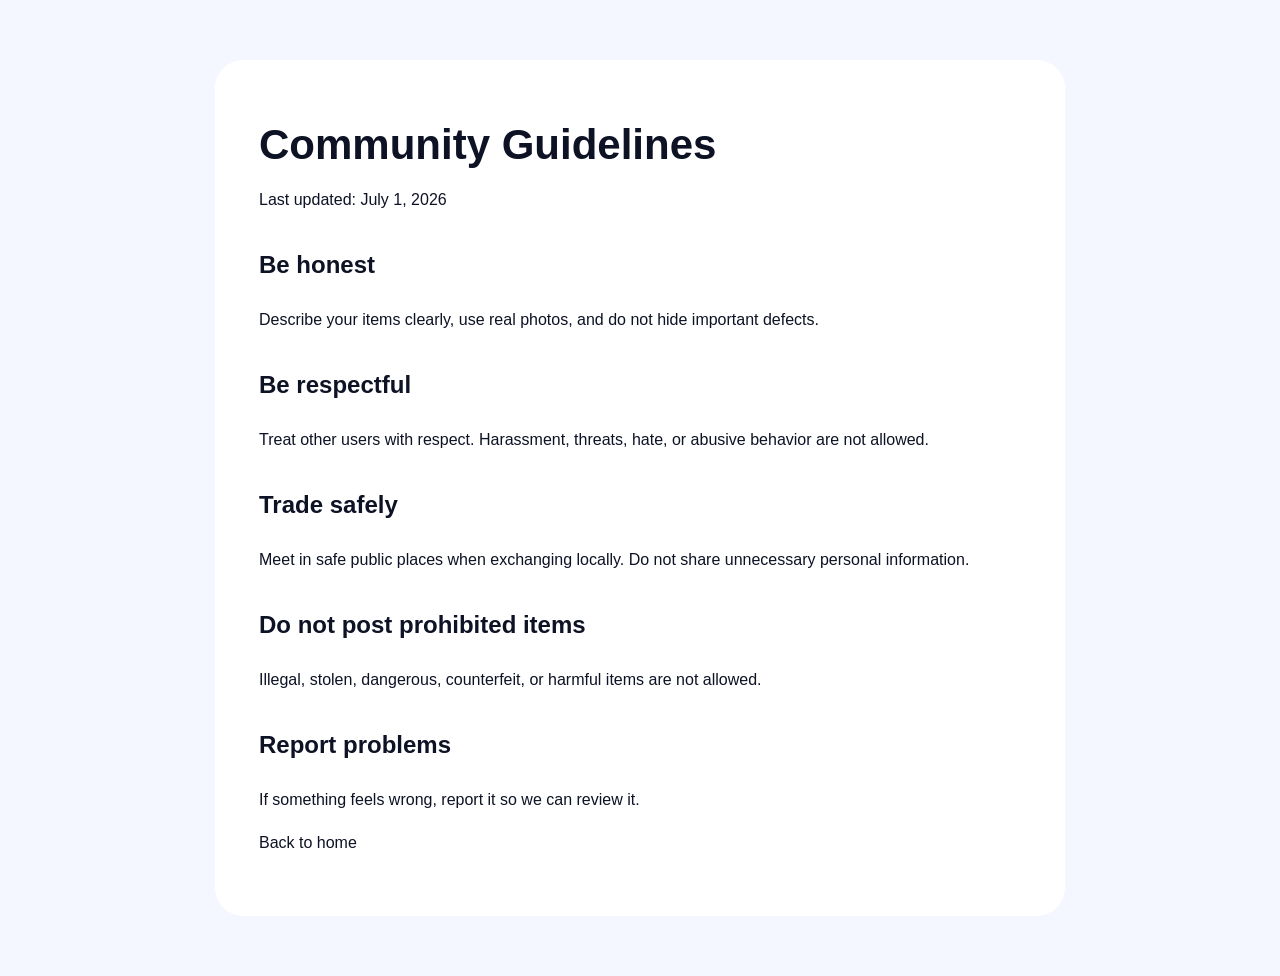
==== community.html @ ecce1242 "Initial Trueque website" ====
<!doctype html><html lang="en"><head><meta charset="utf-8"><meta name="viewport" content="width=device-width,initial-scale=1"><title>Community Guidelines — Trueque</title><link rel="stylesheet" href="styles.css"></head><body><main class="legal"><h1>Community Guidelines</h1><p>Last updated: July 1, 2026</p><h2>Be honest</h2><p>Describe your items clearly, use real photos, and do not hide important defects.</p><h2>Be respectful</h2><p>Treat other users with respect. Harassment, threats, hate, or abusive behavior are not allowed.</p><h2>Trade safely</h2><p>Meet in safe public places when exchanging locally. Do not share unnecessary personal information.</p><h2>Do not post prohibited items</h2><p>Illegal, stolen, dangerous, counterfeit, or harmful items are not allowed.</p><h2>Report problems</h2><p>If something feels wrong, report it so we can review it.</p><p><a href="index.html">Back to home</a></p></main></body></html>
---- styles.css ----
:root{
  --bg:#f4f7ff;
  --card:#ffffff;
  --text:#0d1224;
  --muted:#64708b;
  --blue:#2563ff;
  --dark:#090c16;
}
*{box-sizing:border-box}
body{
  margin:0;
  font-family:-apple-system,BlinkMacSystemFont,"Segoe UI",Roboto,Arial,sans-serif;
  background:var(--bg);
  color:var(--text);
}
a{color:inherit;text-decoration:none}
.nav{
  width:min(1120px,92%);
  margin:24px auto;
  display:flex;
  justify-content:space-between;
  align-items:center;
}
.brand{display:flex;align-items:center;gap:10px;font-weight:800;font-size:20px}
.logo{
  width:36px;height:36px;border-radius:12px;
  background:linear-gradient(135deg,#2563ff,#7aa2ff);
  color:white;display:grid;place-items:center;font-weight:900;
}
.nav nav{display:flex;gap:22px;color:var(--muted);font-size:14px}
.hero{
  width:min(1120px,92%);
  margin:54px auto 80px;
  display:grid;
  grid-template-columns:1.05fr .95fr;
  gap:48px;
  align-items:center;
}
.badge{
  display:inline-block;
  background:#e8efff;
  color:var(--blue);
  padding:10px 14px;
  border-radius:999px;
  font-weight:700;
  font-size:14px;
}
h1{font-size:72px;line-height:.95;margin:18px 0}
.subtitle{font-size:21px;line-height:1.5;color:var(--muted);max-width:600px}
.buttons{display:flex;gap:14px;margin-top:30px}
.primary,.secondary{
  padding:15px 20px;border-radius:16px;font-weight:800;
}
.primary{background:var(--blue);color:white}
.secondary{background:white;color:var(--text)}
.phone{
  width:310px;height:620px;border-radius:48px;background:#070914;
  margin:auto;padding:16px;box-shadow:0 35px 90px rgba(25,55,130,.28);
}
.screen{
  height:100%;border-radius:36px;background:#101522;padding:22px;overflow:hidden;
}
.topbar{height:36px;width:120px;background:#1c2440;border-radius:999px;margin:0 auto 34px}
.card{
  height:360px;border-radius:30px;background:linear-gradient(180deg,#ffffff,#dfe7ff);
  padding:24px;display:flex;flex-direction:column;justify-content:end;
}
.itemOrb{
  width:145px;height:145px;border-radius:50%;
  background:radial-gradient(circle at 30% 20%,#fff,#7aa2ff 40%,#2563ff);
  margin:auto;
}
.card h3{margin:0;font-size:24px}
.card p{margin:8px 0 0;color:#5d6680}
.swipeRow{display:flex;justify-content:space-around;color:white;font-size:28px;margin-top:34px}
.swipeRow span{width:58px;height:58px;border-radius:50%;background:#1b2442;display:grid;place-items:center}
.section{
  width:min(1120px,92%);
  margin:0 auto 72px;
  padding:54px;
  background:white;
  border-radius:34px;
}
.section.dark{background:var(--dark);color:white}
.section h2{font-size:40px;margin:0 0 28px}
.grid{display:grid;grid-template-columns:repeat(3,1fr);gap:18px}
article{background:rgba(37,99,255,.06);padding:26px;border-radius:24px}
.dark article{background:rgba(255,255,255,.08)}
article span{color:var(--blue);font-weight:900}
article h3{font-size:24px;margin:12px 0 8px}
article p,.wide{color:var(--muted);line-height:1.6;font-size:17px}
.dark article p{color:#c8d0e6}
.wide{max-width:760px}
footer{
  width:min(1120px,92%);
  margin:0 auto 40px;
  display:flex;justify-content:space-between;align-items:center;color:var(--muted);
}
footer div:last-child{display:flex;gap:18px;flex-wrap:wrap}
.small{font-size:16px}
.small .logo{width:30px;height:30px;border-radius:10px}
.legal{
  width:min(850px,92%);
  margin:60px auto;
  background:white;
  border-radius:28px;
  padding:44px;
  line-height:1.7;
}
.legal h1{font-size:42px;line-height:1.1}
.legal h2{margin-top:32px}
@media(max-width:800px){
  .nav nav{display:none}
  .hero{grid-template-columns:1fr;margin-top:30px}
  h1{font-size:52px}
  .phone{width:270px;height:540px}
  .grid{grid-template-columns:1fr}
  .section{padding:32px}
  footer{align-items:flex-start;gap:20px;flex-direction:column}
}
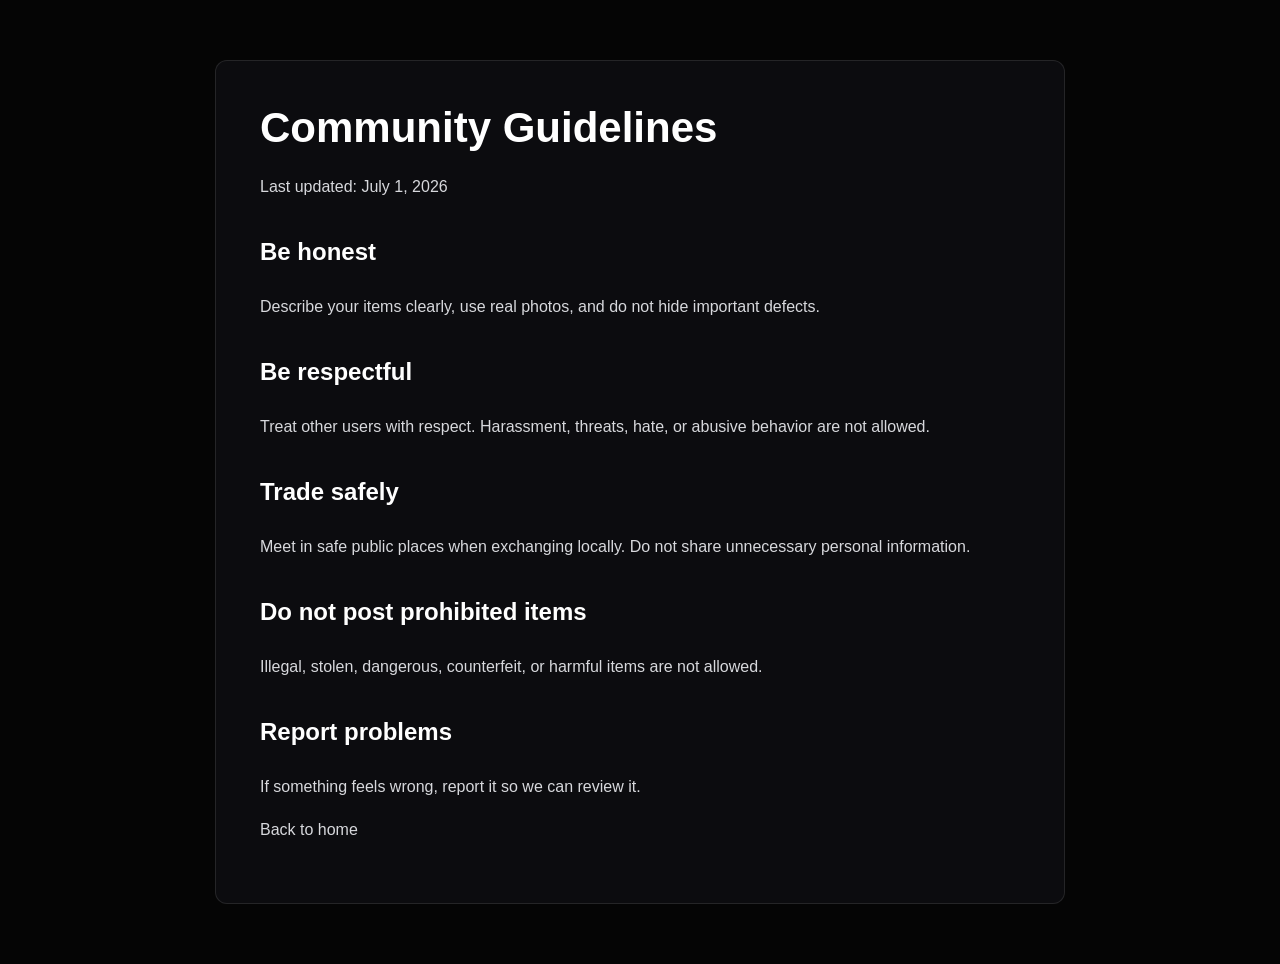
==== commit 5847573e: "Web pls fix" ====
--- a/community.html
+++ b/community.html
@@ -1 +1 @@
-<!doctype html><html lang="en"><head><meta charset="utf-8"><meta name="viewport" content="width=device-width,initial-scale=1"><title>Community Guidelines — Trueque</title><link rel="stylesheet" href="styles.css"></head><body><main class="legal"><h1>Community Guidelines</h1><p>Last updated: July 1, 2026</p><h2>Be honest</h2><p>Describe your items clearly, use real photos, and do not hide important defects.</p><h2>Be respectful</h2><p>Treat other users with respect. Harassment, threats, hate, or abusive behavior are not allowed.</p><h2>Trade safely</h2><p>Meet in safe public places when exchanging locally. Do not share unnecessary personal information.</p><h2>Do not post prohibited items</h2><p>Illegal, stolen, dangerous, counterfeit, or harmful items are not allowed.</p><h2>Report problems</h2><p>If something feels wrong, report it so we can review it.</p><p><a href="index.html">Back to home</a></p></main></body></html>+<!doctype html><html lang="en"><head><meta charset="utf-8"><meta name="viewport" content="width=device-width,initial-scale=1"><title>Community Guidelines — Trueque</title><link rel="icon" type="image/png" href="assets/Icon/Trueque%20icon.png"><link rel="apple-touch-icon" href="assets/Icon/Trueque%20icon.png"><link rel="stylesheet" href="styles.css"></head><body><main class="legal"><h1>Community Guidelines</h1><p>Last updated: July 1, 2026</p><h2>Be honest</h2><p>Describe your items clearly, use real photos, and do not hide important defects.</p><h2>Be respectful</h2><p>Treat other users with respect. Harassment, threats, hate, or abusive behavior are not allowed.</p><h2>Trade safely</h2><p>Meet in safe public places when exchanging locally. Do not share unnecessary personal information.</p><h2>Do not post prohibited items</h2><p>Illegal, stolen, dangerous, counterfeit, or harmful items are not allowed.</p><h2>Report problems</h2><p>If something feels wrong, report it so we can review it.</p><p><a href="index.html">Back to home</a></p></main></body></html>
--- a/styles.css
+++ b/styles.css
@@ -1,120 +1,943 @@
 :root{
-  --bg:#f4f7ff;
-  --card:#ffffff;
-  --text:#0d1224;
-  --muted:#64708b;
+  --bg:#050505;
+  --panel:#0c0c0f;
+  --panel-soft:#111116;
+  --line:rgba(255,255,255,.1);
+  --text:#ffffff;
+  --muted:#a5a7ad;
+  --soft:#d7d8dc;
   --blue:#2563ff;
-  --dark:#090c16;
-}
+}
+
 *{box-sizing:border-box}
+
+html{scroll-behavior:smooth}
+
 body{
   margin:0;
-  font-family:-apple-system,BlinkMacSystemFont,"Segoe UI",Roboto,Arial,sans-serif;
+  font-family:-apple-system,BlinkMacSystemFont,"SF Pro Display","Segoe UI",Roboto,Arial,sans-serif;
   background:var(--bg);
   color:var(--text);
-}
-a{color:inherit;text-decoration:none}
+  overflow-x:hidden;
+  -webkit-font-smoothing:antialiased;
+  text-rendering:optimizeLegibility;
+}
+
+a{
+  color:inherit;
+  text-decoration:none;
+}
+
 .nav{
-  width:min(1120px,92%);
-  margin:24px auto;
+  position:fixed;
+  top:0;
+  left:0;
+  right:0;
+  z-index:20;
+  width:100%;
+  margin:0;
+  padding:16px 24px;
+  border-bottom:1px solid transparent;
+  background:transparent;
+  transition:background .28s ease,border-color .28s ease,backdrop-filter .28s ease,box-shadow .28s ease,padding .28s ease;
+}
+
+.nav.scrolled{
+  padding:12px 24px;
+  border-bottom-color:rgba(255,255,255,.08);
+  background:rgba(5,5,5,.68);
+  backdrop-filter:blur(18px);
+  -webkit-backdrop-filter:blur(18px);
+  box-shadow:0 10px 34px rgba(0,0,0,.16);
+}
+
+.navInner{
+  width:min(1200px,100%);
+  margin:0 auto;
+  display:grid;
+  grid-template-columns:1fr auto 1fr;
+  align-items:center;
+  gap:28px;
+}
+
+.navBrand{
+  position:relative;
+  display:inline-flex;
+  align-items:center;
+  justify-self:start;
+  opacity:.95;
+}
+
+.navBrand::before{
+  content:"";
+  position:absolute;
+  inset:-42px -58px;
+  background:url("assets/Logo/Trueque Logo.png") left center / 180px auto no-repeat;
+  opacity:.08;
+  filter:blur(34px);
+  pointer-events:none;
+}
+
+.navBrand img{
+  position:relative;
+  z-index:1;
+  display:block;
+  width:auto;
+  height:24px;
+  object-fit:contain;
+}
+
+.nav nav{
+  display:flex;
+  align-items:center;
+  justify-content:center;
+  gap:26px;
+  color:rgba(215,216,220,.72);
+  font-size:13px;
+  font-weight:600;
+  line-height:1;
+}
+
+.nav a,
+footer a{
+  transition:color .22s ease,opacity .22s ease,background .22s ease,border-color .22s ease,box-shadow .22s ease,transform .22s ease;
+}
+
+.nav a:hover,
+footer a:hover{
+  color:var(--text);
+}
+
+.navCta{
+  justify-self:end;
+  display:inline-flex;
+  align-items:center;
+  justify-content:center;
+  min-height:38px;
+  padding:0 16px;
+  border:1px solid rgba(122,162,255,.58);
+  border-radius:999px;
+  color:white;
+  background:transparent;
+  font-size:13px;
+  font-weight:700;
+  line-height:1;
+  white-space:nowrap;
+}
+
+.navCta:hover{
+  border-color:rgba(122,162,255,.78);
+  background:var(--blue);
+  box-shadow:0 12px 34px rgba(37,99,255,.26);
+}
+
+.hero{
+  position:relative;
+  overflow:hidden;
+  z-index:1;
+  width:100%;
+  min-height:100vh;
+  margin:0;
+  padding:0;
+  display:grid;
+  place-items:center;
+  background:
+    radial-gradient(circle at 72% 42%,rgba(37,99,255,.12),transparent 29%),
+    radial-gradient(circle at 24% 24%,rgba(14,29,64,.28),transparent 34%),
+    linear-gradient(135deg,#010208 0%,#030611 43%,#010102 100%);
+}
+
+.hero::before{
+  content:"";
+  position:absolute;
+  inset:0;
+  background:
+    radial-gradient(ellipse at center,transparent 36%,rgba(0,0,0,.52) 100%),
+    linear-gradient(90deg,rgba(0,0,0,.96) 0%,rgba(1,3,10,.78) 40%,rgba(0,0,0,.48) 100%);
+  pointer-events:none;
+}
+
+.hero::after{
+  content:"";
+  position:absolute;
+  inset:0;
+  opacity:.045;
+  background-image:
+    radial-gradient(circle at 20% 30%,rgba(255,255,255,.9) 0 1px,transparent 1px),
+    radial-gradient(circle at 70% 60%,rgba(255,255,255,.75) 0 1px,transparent 1px);
+  background-size:34px 34px,47px 47px;
+  pointer-events:none;
+}
+
+.heroIntro{
+  position:relative;
+  z-index:1;
+  width:100%;
+  min-height:100vh;
+  overflow:hidden;
+}
+
+.heroIntroMedia{
+  position:absolute;
+  inset:0;
+  display:block;
+  width:100%;
+  height:100%;
+  object-fit:contain;
+  object-position:center;
+  opacity:0;
+  transition:opacity .18s ease;
+}
+
+.heroIntroFinal{
+  opacity:1;
+}
+
+.heroIntro.is-step-one .heroIntroStepOne,
+.heroIntro.is-step-two .heroIntroStepTwo,
+.intro-sequence .heroIntro:not(.is-complete):not(.is-step-two) .heroIntroStepOne{
+  opacity:1;
+}
+
+.heroIntro.is-step-one .heroIntroFinal,
+.heroIntro.is-step-two .heroIntroFinal,
+.intro-sequence .heroIntro:not(.is-complete):not(.is-step-two) .heroIntroFinal{
+  opacity:0;
+}
+
+.heroIntro.is-complete .heroIntroStep{
+  display:none;
+}
+
+h1,
+h2,
+h3,
+p{
+  margin-top:0;
+}
+
+h1{
+  max-width:560px;
+  margin-bottom:22px;
+  font-size:clamp(52px,6.5vw,96px);
+  line-height:.92;
+  letter-spacing:0;
+}
+
+.section{
+  position:relative;
+  z-index:1;
+  width:min(1120px,calc(100% - 40px));
+  margin:0 auto 128px;
+  padding:0;
+}
+
+#how{
+  scroll-margin-top:96px;
+}
+
+.transitionIntro{
+  position:relative;
+  z-index:1;
+  width:min(920px,calc(100% - 40px));
+  margin:120px auto 100px;
+  text-align:center;
+}
+
+.transitionIntro h2{
+  margin:0 0 24px;
+  color:#fff;
+  font-size:clamp(52px,5.4vw,64px);
+  font-weight:700;
+  line-height:1.02;
+  letter-spacing:-.015em;
+}
+
+.transitionIntro p{
+  max-width:700px;
+  margin:0 auto;
+  color:rgba(255,255,255,.72);
+  font-size:clamp(22px,2.1vw,26px);
+  font-weight:400;
+  line-height:1.45;
+}
+
+.how{
+  width:min(1180px,calc(100% - 40px));
+  min-height:0;
+  margin:0 auto 128px;
+  padding:22px 56px 26px;
+  border:1px solid rgba(37,99,255,.32);
+  border-radius:28px;
+  background:#111827;
+  color:var(--text);
+  box-shadow:0 0 0 1px rgba(122,162,255,.03),0 24px 72px rgba(37,99,255,.12);
+}
+
+.howHeader{
+  width:80%;
+  max-width:900px;
+  margin:0 auto 12px;
+  text-align:center;
+}
+
+.how .howHeader h2{
+  margin-bottom:0;
+  color:var(--text);
+  font-size:clamp(27px,2.6vw,36px);
+  font-weight:800;
+  line-height:1.03;
+  white-space:nowrap;
+}
+
+.section h2{
+  margin-bottom:18px;
+  font-size:clamp(40px,6vw,76px);
+  line-height:.98;
+  letter-spacing:0;
+}
+
+.section p{
+  margin-bottom:0;
+  color:var(--muted);
+  font-size:clamp(18px,2vw,22px);
+  line-height:1.42;
+}
+
+.grid{
+  display:grid;
+  grid-template-columns:repeat(3,1fr);
+  gap:24px;
+}
+
+article{
+  min-height:260px;
+  padding:28px;
+  border:1px solid var(--line);
+  border-radius:8px;
+  background:linear-gradient(180deg,rgba(255,255,255,.07),rgba(255,255,255,.035));
+  transition:transform .24s ease,border-color .24s ease,background .24s ease;
+}
+
+article:hover{
+  transform:translateY(-4px);
+  border-color:rgba(255,255,255,.2);
+  background:linear-gradient(180deg,rgba(255,255,255,.095),rgba(255,255,255,.045));
+}
+
+article span{
+  display:block;
+  margin-bottom:58px;
+  font-size:26px;
+}
+
+article h3{
+  max-width:260px;
+  margin-bottom:10px;
+  font-size:25px;
+  line-height:1.08;
+}
+
+article p{
+  font-size:17px;
+  line-height:1.45;
+}
+
+.how .grid{
+  position:relative;
+  width:68%;
+  max-width:760px;
+  margin:0 auto;
+  align-items:stretch;
+  gap:18px;
+}
+
+.how .grid::before{
+  content:"";
+  position:absolute;
+  top:39px;
+  left:calc(16.666% + 18px);
+  right:calc(16.666% + 18px);
+  z-index:0;
+  height:1px;
+  background:linear-gradient(90deg,transparent,rgba(37,99,255,.72) 10%,rgba(122,162,255,.72) 50%,rgba(37,99,255,.72) 90%,transparent);
+  pointer-events:none;
+}
+
+.how article{
+  position:relative;
+  z-index:1;
+  height:128px;
+  min-height:128px;
+  padding:22px 24px;
+  border:1px solid rgba(255,255,255,.08);
+  border-radius:20px;
+  background:#172033;
+  box-shadow:0 14px 34px rgba(0,0,0,.18);
+}
+
+.how article:hover{
+  border-color:rgba(122,162,255,.28);
+  background:#1a253a;
+  box-shadow:0 16px 38px rgba(0,0,0,.2);
+}
+
+.how article:not(:last-child)::after{
+  content:none;
+}
+
+.stepTitle{
+  display:flex;
+  align-items:center;
+  gap:10px;
+  margin-bottom:12px;
+  transform:none;
+}
+
+.how article span{
+  position:relative;
+  z-index:1;
+  display:inline-grid;
+  place-items:center;
+  flex:0 0 auto;
+  width:26px;
+  height:26px;
+  margin-bottom:0;
+  border:1px solid rgba(122,162,255,.65);
+  border-radius:999px;
+  background:linear-gradient(135deg,#2563ff,#7aa2ff);
+  color:white;
+  font-size:12px;
+  font-weight:900;
+  letter-spacing:.03em;
+  box-shadow:0 0 0 5px #172033,0 8px 18px rgba(37,99,255,.32);
+}
+
+.how article h3{
+  margin-bottom:0;
+  color:var(--text);
+  font-size:22px;
+  white-space:nowrap;
+}
+
+.how article p{
+  color:#c3cad8;
+  font-size:15px;
+  line-height:1.35;
+  white-space:nowrap;
+  transform:none;
+}
+
+.dark,
+.safety{
+  width:min(1180px,calc(100% - 40px));
+  margin:0 auto 128px;
+  padding:56px;
+  border:1px solid var(--line);
+  border-radius:32px;
+  background:var(--panel);
+  box-shadow:0 18px 52px rgba(0,0,0,.24);
+}
+
+.dark{
+  overflow:hidden;
+  min-height:0;
+  padding:48px 56px 52px;
+  border-color:rgba(255,255,255,.1);
+  background:#17181C;
+  box-shadow:0 0 0 1px rgba(255,255,255,.025),0 22px 64px rgba(37,99,255,.08);
+}
+
+.dark::before{
+  content:"";
+  position:absolute;
+  left:50%;
+  bottom:22px;
+  width:min(760px,75%);
+  height:180px;
+  background:radial-gradient(ellipse at center,rgba(37,99,255,.08),rgba(37,99,255,.032) 38%,transparent 72%);
+  transform:translateX(-50%);
+  pointer-events:none;
+}
+
+.dark h2,
+.safety h2{
+  margin-bottom:36px;
+}
+
+.dark h2{
+  position:relative;
+  z-index:1;
+  margin-bottom:28px;
+  color:var(--text);
+  font-size:clamp(38px,5vw,64px);
+  font-weight:800;
+  line-height:1;
+}
+
+.dark .grid{
+  position:relative;
+  z-index:1;
+  gap:18px;
+}
+
+.dark article{
+  position:relative;
+  min-height:168px;
+  padding:26px;
+  border:1px solid rgba(255,255,255,.09);
+  border-radius:20px;
+  background:linear-gradient(145deg,#23252B,#202228 48%,#1f2025);
+  box-shadow:inset 0 1px 0 rgba(255,255,255,.07),0 12px 28px rgba(0,0,0,.14);
+  overflow:hidden;
+  transition:transform .24s ease,border-color .24s ease,background .24s ease,box-shadow .24s ease;
+}
+
+.dark article::before{
+  content:"";
+  position:absolute;
+  inset:1px;
+  border-radius:19px;
+  border:1px solid rgba(255,255,255,.045);
+  pointer-events:none;
+}
+
+.dark article:hover{
+  transform:translateY(-4px);
+  border-color:rgba(122,162,255,.34);
+  background:linear-gradient(145deg,#252832,#22252d 48%,#202229);
+  box-shadow:inset 0 1px 0 rgba(255,255,255,.08),0 16px 34px rgba(0,0,0,.18);
+}
+
+.cardIcon{
+  display:grid;
+  place-items:center;
+  width:38px;
+  height:38px;
+  margin-bottom:18px;
+  border:1px solid rgba(122,162,255,.2);
+  border-radius:12px;
+  background:rgba(37,99,255,.1);
+  color:#7aa2ff;
+  box-shadow:0 0 24px rgba(37,99,255,.16),inset 0 1px 0 rgba(255,255,255,.06);
+  transition:box-shadow .24s ease,border-color .24s ease,background .24s ease;
+}
+
+.dark article:hover .cardIcon{
+  border-color:rgba(122,162,255,.38);
+  background:rgba(37,99,255,.16);
+  box-shadow:0 0 32px rgba(37,99,255,.28),inset 0 1px 0 rgba(255,255,255,.08);
+}
+
+.cardIcon svg{
+  width:21px;
+  height:21px;
+  stroke:currentColor;
+  stroke-width:1.8;
+  stroke-linecap:round;
+  stroke-linejoin:round;
+}
+
+.dark article h3{
+  margin-bottom:10px;
+  color:var(--text);
+  font-size:24px;
+  line-height:1.1;
+}
+
+.dark article p{
+  color:#c3cad8;
+  font-size:17px;
+  line-height:1.45;
+}
+
+.safety{
+  min-height:430px;
+  display:flex;
+  flex-direction:column;
+  justify-content:center;
+}
+
+.faq{
+  width:min(1180px,calc(100% - 40px));
+  margin:0 auto 128px;
+  padding:56px;
+  border:1px solid rgba(255,255,255,.08);
+  border-radius:32px;
+  background:#0c0c0f;
+  box-shadow:0 18px 52px rgba(0,0,0,.2);
+}
+
+.faq h2{
+  margin-bottom:28px;
+  color:var(--text);
+  font-size:clamp(38px,5vw,64px);
+  font-weight:800;
+  line-height:1;
+}
+
+.faqList{
+  display:grid;
+  grid-template-columns:repeat(3,1fr);
+  gap:18px;
+}
+
+.faq article{
+  min-height:150px;
+  padding:24px;
+  border:1px solid rgba(255,255,255,.08);
+  border-radius:20px;
+  background:linear-gradient(145deg,#17181C,#121318);
+  box-shadow:inset 0 1px 0 rgba(255,255,255,.05),0 12px 28px rgba(0,0,0,.14);
+}
+
+.faq article h3{
+  margin-bottom:10px;
+  color:var(--text);
+  font-size:20px;
+  line-height:1.15;
+}
+
+.faq article p{
+  color:#c3cad8;
+  font-size:16px;
+  line-height:1.45;
+}
+
+.wide{
+  max-width:760px;
+}
+
+footer{
+  position:relative;
+  z-index:1;
+  width:min(1120px,calc(100% - 40px));
+  margin:0 auto;
+  padding:28px 0 36px;
+  border-top:1px solid rgba(255,255,255,.08);
   display:flex;
   justify-content:space-between;
   align-items:center;
-}
-.brand{display:flex;align-items:center;gap:10px;font-weight:800;font-size:20px}
-.logo{
-  width:36px;height:36px;border-radius:12px;
-  background:linear-gradient(135deg,#2563ff,#7aa2ff);
-  color:white;display:grid;place-items:center;font-weight:900;
-}
-.nav nav{display:flex;gap:22px;color:var(--muted);font-size:14px}
-.hero{
-  width:min(1120px,92%);
-  margin:54px auto 80px;
-  display:grid;
-  grid-template-columns:1.05fr .95fr;
-  gap:48px;
+  gap:28px;
+  color:var(--muted);
+}
+
+.footerBrand{
+  display:flex;
   align-items:center;
 }
-.badge{
-  display:inline-block;
-  background:#e8efff;
-  color:var(--blue);
-  padding:10px 14px;
-  border-radius:999px;
-  font-weight:700;
-  font-size:14px;
-}
-h1{font-size:72px;line-height:.95;margin:18px 0}
-.subtitle{font-size:21px;line-height:1.5;color:var(--muted);max-width:600px}
-.buttons{display:flex;gap:14px;margin-top:30px}
-.primary,.secondary{
-  padding:15px 20px;border-radius:16px;font-weight:800;
-}
-.primary{background:var(--blue);color:white}
-.secondary{background:white;color:var(--text)}
-.phone{
-  width:310px;height:620px;border-radius:48px;background:#070914;
-  margin:auto;padding:16px;box-shadow:0 35px 90px rgba(25,55,130,.28);
-}
-.screen{
-  height:100%;border-radius:36px;background:#101522;padding:22px;overflow:hidden;
-}
-.topbar{height:36px;width:120px;background:#1c2440;border-radius:999px;margin:0 auto 34px}
-.card{
-  height:360px;border-radius:30px;background:linear-gradient(180deg,#ffffff,#dfe7ff);
-  padding:24px;display:flex;flex-direction:column;justify-content:end;
-}
-.itemOrb{
-  width:145px;height:145px;border-radius:50%;
-  background:radial-gradient(circle at 30% 20%,#fff,#7aa2ff 40%,#2563ff);
-  margin:auto;
-}
-.card h3{margin:0;font-size:24px}
-.card p{margin:8px 0 0;color:#5d6680}
-.swipeRow{display:flex;justify-content:space-around;color:white;font-size:28px;margin-top:34px}
-.swipeRow span{width:58px;height:58px;border-radius:50%;background:#1b2442;display:grid;place-items:center}
-.section{
-  width:min(1120px,92%);
-  margin:0 auto 72px;
-  padding:54px;
-  background:white;
-  border-radius:34px;
-}
-.section.dark{background:var(--dark);color:white}
-.section h2{font-size:40px;margin:0 0 28px}
-.grid{display:grid;grid-template-columns:repeat(3,1fr);gap:18px}
-article{background:rgba(37,99,255,.06);padding:26px;border-radius:24px}
-.dark article{background:rgba(255,255,255,.08)}
-article span{color:var(--blue);font-weight:900}
-article h3{font-size:24px;margin:12px 0 8px}
-article p,.wide{color:var(--muted);line-height:1.6;font-size:17px}
-.dark article p{color:#c8d0e6}
-.wide{max-width:760px}
-footer{
-  width:min(1120px,92%);
-  margin:0 auto 40px;
-  display:flex;justify-content:space-between;align-items:center;color:var(--muted);
-}
-footer div:last-child{display:flex;gap:18px;flex-wrap:wrap}
-.small{font-size:16px}
-.small .logo{width:30px;height:30px;border-radius:10px}
+
+.footerBrand img{
+  display:block;
+  width:auto;
+  height:24px;
+  object-fit:contain;
+}
+
+.footerLinks{
+  display:flex;
+  align-items:center;
+  gap:18px;
+  flex-wrap:wrap;
+  font-size:13px;
+  font-weight:500;
+  color:rgba(215,216,220,.62);
+}
+
+.footerLinks a{
+  line-height:1;
+}
+
 .legal{
-  width:min(850px,92%);
+  position:relative;
+  z-index:1;
+  width:min(850px,calc(100% - 40px));
   margin:60px auto;
-  background:white;
-  border-radius:28px;
   padding:44px;
+  border:1px solid var(--line);
+  border-radius:12px;
+  background:var(--panel);
+  color:var(--soft);
   line-height:1.7;
 }
-.legal h1{font-size:42px;line-height:1.1}
-.legal h2{margin-top:32px}
-@media(max-width:800px){
-  .nav nav{display:none}
-  .hero{grid-template-columns:1fr;margin-top:30px}
-  h1{font-size:52px}
-  .phone{width:270px;height:540px}
-  .grid{grid-template-columns:1fr}
-  .section{padding:32px}
-  footer{align-items:flex-start;gap:20px;flex-direction:column}
-}
+
+.legal h1{
+  color:white;
+  font-size:42px;
+  line-height:1.1;
+}
+
+.legal h2{
+  margin-top:32px;
+  color:white;
+}
+
+.js .reveal{
+  opacity:0;
+  transform:translateY(18px);
+  transition:opacity .7s ease,transform .7s ease;
+}
+
+.js .reveal.visible{
+  opacity:1;
+  transform:none;
+}
+
+.js .transitionIntro h2,
+.js .transitionIntro p{
+  opacity:0;
+  transform:translateY(20px);
+  transition:opacity 700ms ease,transform 700ms ease;
+}
+
+.js .transitionIntro p{
+  transition-delay:150ms;
+}
+
+.js .transitionIntro.visible h2,
+.js .transitionIntro.visible p{
+  opacity:1;
+  transform:none;
+}
+
+@media (prefers-reduced-motion:reduce){
+  html{scroll-behavior:auto}
+
+  *,
+  *::before,
+  *::after{
+    animation-duration:.001ms!important;
+    animation-iteration-count:1!important;
+    scroll-behavior:auto!important;
+    transition-duration:.001ms!important;
+  }
+}
+
+@media(max-width:900px){
+  .nav{
+    padding:14px 16px;
+  }
+
+  .nav.scrolled{
+    padding:11px 16px;
+  }
+
+  .navInner{
+    grid-template-columns:auto 1fr auto;
+    gap:18px;
+  }
+
+  .navBrand img{
+    height:22px;
+  }
+
+  .nav nav{
+    justify-content:flex-start;
+    gap:15px;
+    overflow-x:auto;
+    scrollbar-width:none;
+  }
+
+  .nav nav::-webkit-scrollbar{
+    display:none;
+  }
+
+  .navCta{
+    min-height:34px;
+    padding:0 13px;
+  }
+
+  .hero{
+    width:100%;
+    min-height:100vh;
+    padding:0;
+  }
+
+  .section{
+    width:min(100% - 32px,680px);
+    margin-bottom:128px;
+    padding:0;
+  }
+
+  .transitionIntro{
+    width:min(100% - 32px,680px);
+    margin:110px auto 92px;
+  }
+
+  .how{
+    width:min(100% - 32px,680px);
+    min-height:auto;
+    margin:0 auto 128px;
+    padding:28px 34px 32px;
+    border-radius:24px;
+  }
+
+  .howHeader,
+  .how .grid{
+    width:100%;
+    max-width:none;
+  }
+
+  .dark,
+  .safety,
+  .faq{
+    width:min(100% - 32px,680px);
+    min-height:auto;
+    margin:0 auto 128px;
+    padding:34px;
+    border-radius:24px;
+  }
+
+  .grid{
+    grid-template-columns:1fr;
+  }
+
+  .faqList{
+    grid-template-columns:1fr;
+  }
+
+  .how .grid{
+    gap:18px;
+  }
+
+  .how .grid::before{
+    top:58px;
+    bottom:58px;
+    left:47px;
+    right:auto;
+    width:1px;
+    height:auto;
+    background:linear-gradient(180deg,transparent,rgba(37,99,255,.72) 10%,rgba(122,162,255,.72) 50%,rgba(37,99,255,.72) 90%,transparent);
+  }
+
+  .how article:not(:last-child)::after{
+    content:none;
+  }
+
+  .how article{
+    height:122px;
+    min-height:122px;
+  }
+
+  article{
+    min-height:220px;
+  }
+
+  .dark article{
+    min-height:150px;
+  }
+
+  article span{
+    margin-bottom:42px;
+  }
+
+  footer{
+    width:min(100% - 32px,680px);
+    align-items:flex-start;
+    flex-direction:column;
+    gap:18px;
+  }
+
+  .footerLinks{
+    gap:16px;
+  }
+}
+
+@media(max-width:620px){
+  .hero{
+    padding:0;
+  }
+
+  .nav{
+    padding:12px 14px;
+  }
+
+  .nav.scrolled{
+    padding:10px 14px;
+  }
+
+  .navInner{
+    grid-template-columns:1fr auto;
+    gap:14px;
+  }
+
+  .nav nav{
+    grid-column:1 / -1;
+    grid-row:2;
+    width:100%;
+    justify-content:flex-start;
+    gap:16px;
+    font-size:12px;
+  }
+
+  .navBrand img{
+    height:21px;
+  }
+
+  .navCta{
+    min-height:32px;
+    padding:0 12px;
+    font-size:12px;
+  }
+
+  h1{
+    font-size:clamp(48px,14vw,58px);
+  }
+
+  .section h2{
+    font-size:44px;
+  }
+
+  .transitionIntro{
+    margin:92px auto 78px;
+  }
+
+  .transitionIntro h2{
+    font-size:clamp(40px,10vw,52px);
+  }
+
+  .transitionIntro p{
+    font-size:20px;
+  }
+
+  .how{
+    padding:24px 24px 28px;
+    border-radius:24px;
+    margin:0 auto 120px;
+  }
+
+  .dark,
+  .safety,
+  .faq{
+    padding:28px;
+    border-radius:24px;
+    margin:0 auto 120px;
+  }
+
+  .howHeader{
+    margin-bottom:14px;
+  }
+
+  .how h2{
+    font-size:clamp(27px,8vw,30px);
+  }
+
+  .how article{
+    height:120px;
+    min-height:120px;
+    padding:22px 24px;
+  }
+
+  .dark article{
+    min-height:142px;
+    padding:24px;
+  }
+
+  .how article span{
+    margin-bottom:0;
+  }
+
+  .legal{
+    padding:28px;
+  }
+}
